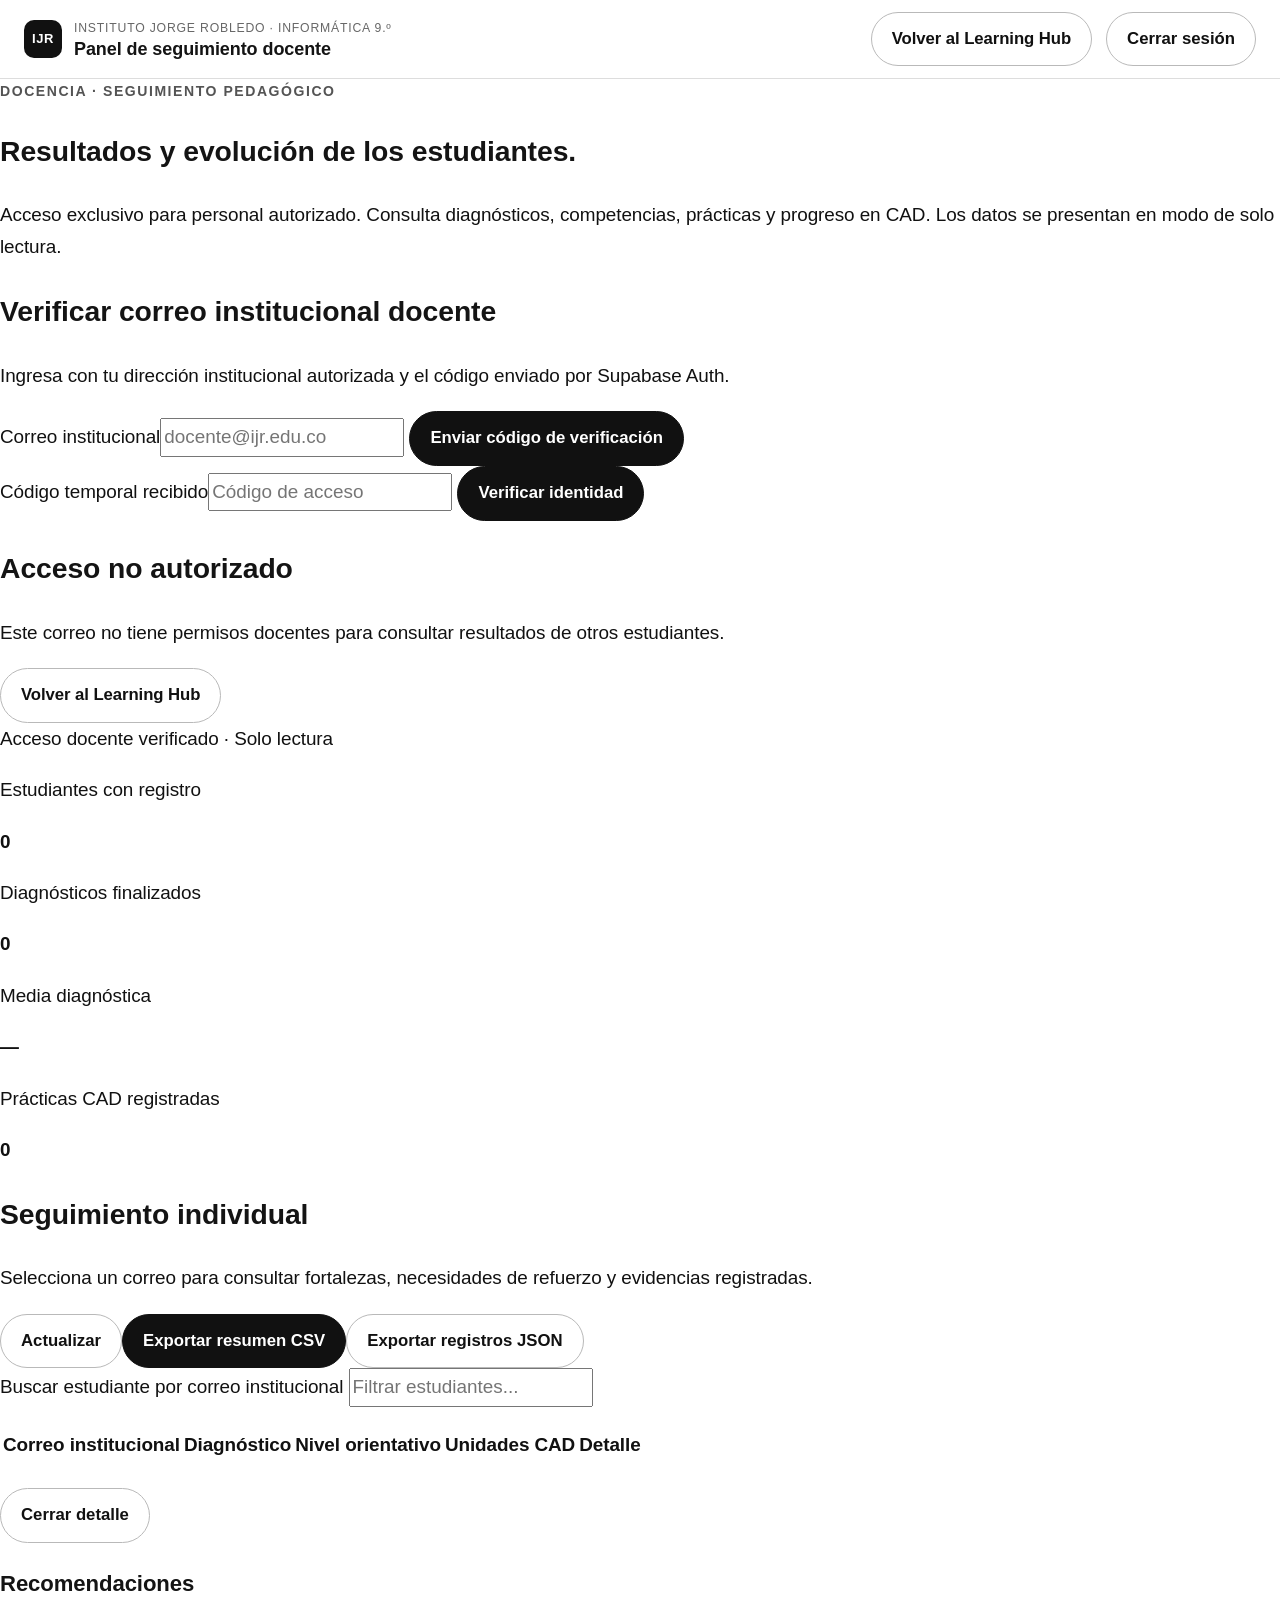
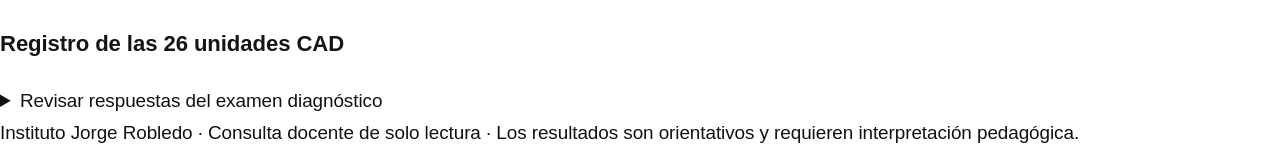
==== docente.html @ 3b01ff21 "feat(cad9): secure standalone teacher dashboard login and class overview" ====
<!doctype html>
<html lang="es">
<head>
<meta charset="utf-8"><meta name="viewport" content="width=device-width,initial-scale=1">
<meta name="robots" content="noindex,nofollow">
<title>Panel docente · Informática 9.º | IJR</title>
<link rel="stylesheet" href="styles.css"><link rel="stylesheet" href="cad-polish.css"><link rel="stylesheet" href="cad-accessibility.css">
<link rel="stylesheet" href="docente.css">
<script src="cad-email-auth.js"></script><script src="cad-progress-core.js"></script><script src="module-zero.js"></script>
<script defer src="docente.js"></script>
</head>
<body>
<header class="topbar"><a class="brand" href="./"><span class="brand-mark">IJR</span><span><small>Instituto Jorge Robledo · Informática 9.º</small><strong>Panel de seguimiento docente</strong></span></a><div class="top-actions"><a class="button button-light" href="./">Volver al Learning Hub</a><button id="teacherSignOut" type="button" class="button button-light app-hidden">Cerrar sesión</button></div></header>
<main class="hub-shell teacher-shell">
<section class="teacher-hero"><p class="eyebrow">DOCENCIA · SEGUIMIENTO PEDAGÓGICO</p><h1>Resultados y evolución de los estudiantes.</h1><p>Acceso exclusivo para personal autorizado. Consulta diagnósticos, competencias, prácticas y progreso en CAD. Los datos se presentan en modo de solo lectura.</p></section>
<section id="teacherLogin" class="teacher-panel">
<h2>Verificar correo institucional docente</h2>
<p>Ingresa con tu dirección institucional autorizada y el código enviado por Supabase Auth.</p>
<label for="teacherEmail">Correo institucional</label><input id="teacherEmail" type="email" maxlength="254" autocomplete="email" placeholder="docente@ijr.edu.co">
<button id="teacherSend" class="button button-dark" type="button">Enviar código de verificación</button>
<div id="teacherOtpZone" class="app-hidden teacher-login-step">
<label for="teacherOtp">Código temporal recibido</label><input id="teacherOtp" type="text" inputmode="numeric" maxlength="8" autocomplete="one-time-code" placeholder="Código de acceso">
<button id="teacherVerify" class="button button-dark" type="button">Verificar identidad</button>
</div><p id="teacherAuthStatus" role="status" aria-live="polite"></p>
</section>
<section id="teacherDenied" class="teacher-panel app-hidden"><h2>Acceso no autorizado</h2><p id="teacherDeniedReason">Este correo no tiene permisos docentes para consultar resultados de otros estudiantes.</p><a class="button button-light" href="./">Volver al Learning Hub</a></section>
<section id="teacherDashboard" class="app-hidden">
<div class="teacher-identity"><span id="teacherAccount" class="eyebrow"></span><span class="teacher-role">Acceso docente verificado · Solo lectura</span></div>
<div class="teacher-stats" aria-label="Indicadores generales">
<article><p>Estudiantes con registro</p><strong id="teacherStudents">0</strong></article>
<article><p>Diagnósticos finalizados</p><strong id="teacherCompleted">0</strong></article>
<article><p>Media diagnóstica</p><strong id="teacherAverage">—</strong></article>
<article><p>Prácticas CAD registradas</p><strong id="teacherPractices">0</strong></article>
</div>
<div class="teacher-toolbar"><div><h2>Seguimiento individual</h2><p>Selecciona un correo para consultar fortalezas, necesidades de refuerzo y evidencias registradas.</p></div><div class="teacher-actions"><button id="teacherRefresh" class="button button-light" type="button">Actualizar</button><button id="teacherExportCsv" class="button button-dark" type="button">Exportar resumen CSV</button><button id="teacherExportJson" class="button button-light" type="button">Exportar registros JSON</button></div></div>
<label for="teacherSearch" class="teacher-label">Buscar estudiante por correo institucional</label>
<input id="teacherSearch" type="search" placeholder="Filtrar estudiantes..." autocomplete="off">
<p id="teacherDataStatus" role="status" aria-live="polite"></p>
<div class="teacher-table-wrap"><table class="teacher-table"><thead><tr><th scope="col">Correo institucional</th><th scope="col">Diagnóstico</th><th scope="col">Nivel orientativo</th><th scope="col">Unidades CAD</th><th scope="col">Detalle</th></tr></thead><tbody id="teacherRows"></tbody></table></div>
<section id="teacherDetail" class="teacher-detail app-hidden" aria-live="polite"><div class="teacher-detail-head"><h2 id="teacherDetailTitle"></h2><button id="teacherCloseDetail" class="button button-light" type="button">Cerrar detalle</button></div><p id="teacherDetailIntro"></p><div id="teacherDomainStats" class="teacher-domains"></div><h3>Recomendaciones</h3><div id="teacherRecommendations"></div><h3>Registro de las 26 unidades CAD</h3><div id="teacherUnitRecords" class="teacher-units"></div><details class="teacher-answer-review"><summary>Revisar respuestas del examen diagnóstico</summary><div id="teacherAnswers"></div></details></section>
</section>
</main>
<footer class="teacher-footer">Instituto Jorge Robledo · Consulta docente de solo lectura · Los resultados son orientativos y requieren interpretación pedagógica.</footer>
</body></html>
---- styles.css ----
:root{
  --ink:#111;
  --muted:#676767;
  --line:#dddddd;
  --line-strong:#b9b9b9;
  --paper:#ffffff;
  --soft:#f7f7f5;
  --soft-2:#f1f1ef;
  --ok:#235b32;
  --bad:#8b2525;
  --radius:18px;
  --shadow:0 12px 40px rgba(0,0,0,.045);
}
*{box-sizing:border-box}
html{scroll-behavior:smooth}
body{
  margin:0;
  background:var(--paper);
  color:var(--ink);
  font-family:Inter,ui-sans-serif,-apple-system,BlinkMacSystemFont,"Segoe UI",Helvetica,Arial,sans-serif;
  line-height:1.55;
  -webkit-font-smoothing:antialiased;
}
button,input,textarea{font:inherit}
a{color:inherit}
code,.code-font{font-family:"SFMono-Regular",Consolas,"Liberation Mono",Menlo,monospace}
.topbar{
  position:sticky;
  top:0;
  z-index:30;
  min-height:70px;
  display:flex;
  align-items:center;
  justify-content:space-between;
  gap:24px;
  padding:10px 24px;
  border-bottom:1px solid var(--line);
  background:rgba(255,255,255,.94);
  backdrop-filter:blur(14px);
}
.brand{display:flex;align-items:center;gap:12px;text-decoration:none;min-width:0}
.brand-mark{
  width:38px;height:38px;border-radius:10px;background:#111;color:#fff;
  display:grid;place-items:center;font-size:13px;font-weight:800;letter-spacing:.04em;flex:0 0 auto;
}
.brand small{display:block;color:var(--muted);font-size:11px;text-transform:uppercase;letter-spacing:.065em;white-space:nowrap}
.brand strong{display:block;font-size:16px;line-height:1.2}
.top-actions{display:flex;align-items:center;gap:14px}
.text-link{font-size:13px;color:var(--muted);text-underline-offset:4px}
.button{
  border:1px solid #111;border-radius:999px;padding:10px 16px;min-height:40px;
  display:inline-flex;align-items:center;justify-content:center;gap:8px;text-decoration:none;
  font-weight:750;font-size:13px;cursor:pointer;transition:transform .2s ease,background .2s ease,color .2s ease,border-color .2s ease;
}
.button:hover{transform:translateY(-1px)}
.button-dark{background:#111;color:#fff}
.button-dark:hover{background:#2c2c2c}
.button-light{background:#fff;color:#111;border-color:var(--line-strong)}
.button-light:hover{background:var(--soft)}
.app-layout{display:grid;grid-template-columns:310px minmax(0,1fr);max-width:1500px;margin:0 auto;min-height:calc(100vh - 70px)}
.sidebar{
  position:sticky;top:70px;height:calc(100vh - 70px);overflow:auto;
  border-right:1px solid var(--line);padding:34px 24px 28px;background:#fff;
}
.sidebar-head{padding-bottom:20px;border-bottom:1px solid var(--line)}
.eyebrow{margin:0 0 8px;font-size:11px;font-weight:850;letter-spacing:.12em;color:#555;text-transform:uppercase}
.sidebar h2{margin:0;font-size:24px;line-height:1.15;letter-spacing:-.025em}
.sidebar p{margin:9px 0 0;color:var(--muted);font-size:13px}
.topic-nav{display:grid;gap:4px;padding:18px 0}
.topic-button{
  position:relative;width:100%;display:grid;grid-template-columns:34px 1fr auto;align-items:center;gap:8px;
  border:0;background:transparent;text-align:left;padding:10px 8px;border-radius:11px;color:#444;cursor:pointer;
  transition:background .2s ease,color .2s ease,transform .2s ease;
}
.topic-button:hover{background:var(--soft);color:#111;transform:translateX(2px)}
.topic-button.active{background:#111;color:#fff}
.topic-number{font-size:11px;font-weight:800;letter-spacing:.06em;opacity:.72}
.topic-name{font-size:13px;font-weight:720}
.topic-check{width:18px;height:18px;border:1px solid currentColor;border-radius:50%;display:grid;place-items:center;font-size:10px;opacity:.55}
.topic-button.reviewed .topic-check{opacity:1;background:currentColor}
.topic-button.reviewed .topic-check::after{content:"✓";color:#fff}
.topic-button.active.reviewed .topic-check{background:#fff}
.topic-button.active.reviewed .topic-check::after{color:#111}
.progress-card{border-top:1px solid var(--line);padding-top:18px}
.progress-copy{display:flex;justify-content:space-between;align-items:center;font-size:12px;color:var(--muted)}
.progress-copy strong{color:#111}
.progress-track{height:5px;background:var(--soft-2);border-radius:99px;margin-top:10px;overflow:hidden}
.progress-track span{display:block;height:100%;width:0;background:#111;border-radius:99px;transition:width .45s cubic-bezier(.22,1,.36,1)}
.progress-card p{font-size:11px;margin-top:8px}
.main-content{min-width:0;padding:0 50px 72px}
.hero{padding:72px 0 52px;border-bottom:1px solid var(--line);max-width:1080px}
.hero h1{margin:0;max-width:800px;font-size:clamp(42px,6vw,82px);line-height:.98;letter-spacing:-.055em;font-weight:820}
.hero-copy{margin:24px 0 0;max-width:680px;font-size:18px;color:var(--muted)}
.hero-actions{display:flex;gap:10px;flex-wrap:wrap;margin-top:28px}
.path-strip{display:flex;align-items:center;gap:9px;flex-wrap:wrap;margin-top:40px;color:#777;font-size:11px;font-weight:700;letter-spacing:.03em}
.path-strip i{width:20px;height:1px;background:#bbb;display:inline-block}
.lesson-shell{max-width:1080px;padding:56px 0 16px;min-height:500px}
.lesson-shell.swap-in{animation:floatIn .36s cubic-bezier(.22,1,.36,1)}
.lesson-header{display:grid;grid-template-columns:minmax(0,1fr) auto;gap:24px;align-items:end;padding-bottom:28px;border-bottom:1px solid var(--line)}
.lesson-index{display:inline-flex;align-items:center;gap:8px;color:#666;font-size:12px;font-weight:800;letter-spacing:.08em;text-transform:uppercase;margin-bottom:12px}
.lesson-title{margin:0;font-size:clamp(34px,4.5vw,58px);line-height:1;letter-spacing:-.045em}
.lesson-lead{margin:18px 0 0;color:var(--muted);font-size:17px;max-width:720px}
.review-button{white-space:nowrap}
.review-button.done{background:#fff;color:#111;border-color:#111}
.lesson-grid{display:grid;grid-template-columns:minmax(0,1.1fr) minmax(320px,.9fr);gap:22px;margin-top:28px;align-items:start}
.panel{border:1px solid var(--line);border-radius:var(--radius);background:#fff;padding:24px;box-shadow:var(--shadow)}
.panel.soft{background:var(--soft);box-shadow:none}
.panel h3{margin:0 0 12px;font-size:18px;letter-spacing:-.02em}
.panel p{margin:0;color:var(--muted)}
.definition{font-size:18px;color:#222!important;line-height:1.6}
.syntax-list{display:grid;gap:8px;margin-top:18px}
.syntax-row{display:grid;grid-template-columns:1fr auto;gap:14px;align-items:center;padding:10px 0;border-top:1px solid var(--line)}
.syntax-row span{font-size:13px;color:#555}
.syntax-row code{font-size:13px;background:#fff;border:1px solid var(--line);padding:4px 7px;border-radius:7px;color:#111;white-space:nowrap}
.figure-panel{min-height:265px;display:grid;align-content:center}
.figure-label{font-size:11px;font-weight:800;letter-spacing:.08em;text-transform:uppercase;color:#777;margin-bottom:8px}
.figure{width:100%;max-height:260px;overflow:visible}
.figure *{vector-effect:non-scaling-stroke}
.figure .stroke{stroke:#111;stroke-width:1.7;fill:none;stroke-linecap:round;stroke-linejoin:round}
.figure .soft-stroke{stroke:#aaa;stroke-width:1.2;fill:none;stroke-dasharray:4 6}
.figure .fill{fill:#111}
.figure .paper{fill:#fff;stroke:#111;stroke-width:1.5}
.figure .shade{fill:#f2f2ef;stroke:#111;stroke-width:1.3}
.figure text{fill:#111;font-family:Inter,Arial,sans-serif;font-size:12px}
.lesson-shell.swap-in .figure .trace{stroke-dasharray:500;stroke-dashoffset:500;animation:draw 1.1s .08s ease forwards}
.example-block{margin-top:22px;border-top:1px solid var(--line);padding-top:22px}
.example-block h3{margin:0 0 10px;font-size:16px}
.code-card{position:relative;background:#111;color:#f7f7f7;border-radius:14px;padding:18px 18px 16px;overflow:auto}
.code-card pre{margin:0;font:13px/1.65 "SFMono-Regular",Consolas,"Liberation Mono",Menlo,monospace;white-space:pre-wrap}
.code-caption{margin-top:9px!important;font-size:12px!important;color:#777!important}
.practice-section{margin-top:22px;border:1px solid #111;border-radius:var(--radius);overflow:hidden;background:#fff}
.practice-head{display:flex;justify-content:space-between;gap:16px;align-items:flex-start;padding:22px 24px;border-bottom:1px solid var(--line)}
.practice-head h3{margin:0;font-size:20px}
.practice-head p{margin:5px 0 0;color:var(--muted);font-size:13px}
.runtime-badge{font-size:11px;border:1px solid var(--line-strong);border-radius:999px;padding:6px 9px;white-space:nowrap;color:#666;background:#fff}
.runtime-badge.ready{border-color:#111;color:#111}
.exercise-tabs{display:flex;gap:4px;padding:12px 16px;border-bottom:1px solid var(--line);overflow:auto}
.exercise-tab{border:0;background:transparent;border-radius:999px;padding:8px 11px;font-size:12px;color:#666;cursor:pointer;white-space:nowrap}
.exercise-tab:hover{background:var(--soft)}
.exercise-tab.active{background:#111;color:#fff}
.exercise-body{display:grid;grid-template-columns:minmax(0,.78fr) minmax(0,1.22fr);min-height:330px}
.exercise-instructions{padding:24px;border-right:1px solid var(--line)}
.exercise-kicker{font-size:11px;font-weight:800;letter-spacing:.08em;color:#777;text-transform:uppercase}
.exercise-instructions h4{font-size:21px;line-height:1.2;margin:8px 0 10px;letter-spacing:-.02em}
.exercise-instructions p{font-size:13px;color:var(--muted);margin:0}
.expected{margin-top:18px;padding:12px;background:var(--soft);border-radius:10px;font-size:12px;color:#555}
.expected code{color:#111}
.editor-wrap{display:flex;flex-direction:column;min-width:0;background:#fbfbfa}
.editor-toolbar{display:flex;justify-content:space-between;align-items:center;padding:10px 12px;border-bottom:1px solid var(--line);font-size:11px;color:#777}
.editor-actions{display:flex;gap:7px}
.small-button{border:1px solid var(--line-strong);background:#fff;color:#111;border-radius:8px;padding:6px 9px;font-size:11px;font-weight:700;cursor:pointer}
.small-button:hover{background:var(--soft)}
.small-button.primary{background:#111;color:#fff;border-color:#111}
.code-editor{width:100%;min-height:170px;resize:vertical;border:0;border-bottom:1px solid var(--line);outline:none;padding:17px 18px;background:#fbfbfa;color:#111;font:13px/1.65 "SFMono-Regular",Consolas,"Liberation Mono",Menlo,monospace;tab-size:4}
.code-editor:focus{box-shadow:inset 3px 0 0 #111}
.output-wrap{padding:13px 16px 16px;background:#fff;min-height:90px}
.output-label{display:flex;justify-content:space-between;align-items:center;font-size:10px;text-transform:uppercase;letter-spacing:.08em;color:#777;font-weight:800}
.output{margin:8px 0 0;min-height:40px;white-space:pre-wrap;word-break:break-word;font:12px/1.55 "SFMono-Regular",Consolas,"Liberation Mono",Menlo,monospace;color:#111}
.exercise-feedback{font-size:11px;text-transform:none;letter-spacing:0;font-weight:700}
.exercise-feedback.ok{color:var(--ok)}
.exercise-feedback.bad{color:var(--bad)}
.topic-footer{display:flex;justify-content:space-between;align-items:center;gap:12px;margin-top:24px;padding-top:20px;border-top:1px solid var(--line)}
.topic-footer span{font-size:12px;color:#777}
.next-button{border:0;background:transparent;color:#111;font-weight:800;cursor:pointer;padding:8px 0}
.next-button:hover{text-decoration:underline;text-underline-offset:4px}
.reference-section{max-width:1080px;margin-top:56px;padding:56px 0;border-top:1px solid var(--line)}
.section-heading h2{margin:0;font-size:clamp(32px,4vw,50px);line-height:1;letter-spacing:-.04em}
.section-heading>p:last-child{margin:16px 0 0;color:var(--muted);max-width:640px}
.reference-grid{display:grid;grid-template-columns:repeat(4,minmax(0,1fr));gap:10px;margin-top:26px}
.reference-grid article{min-height:94px;border:1px solid var(--line);border-radius:13px;padding:14px;background:#fff;transition:transform .2s ease,border-color .2s ease}
.reference-grid article:hover{transform:translateY(-2px);border-color:#999}
.reference-grid span{display:block;color:#777;font-size:11px;margin-bottom:10px}
.reference-grid code{display:block;color:#111;font-size:12px;white-space:nowrap;overflow:auto}
.reference-note{margin-top:16px;border-left:3px solid #111;padding:13px 16px;background:var(--soft);font-size:13px;color:#555}
.reference-note code{color:#111}
.footer{max-width:1080px;border-top:1px solid var(--line);padding-top:22px;display:flex;justify-content:space-between;gap:18px;color:#777;font-size:12px}
.footer a{text-underline-offset:3px}
@keyframes floatIn{from{opacity:0;transform:translateY(11px)}to{opacity:1;transform:translateY(0)}}
@keyframes draw{to{stroke-dashoffset:0}}
@media(max-width:1050px){
  .app-layout{grid-template-columns:250px minmax(0,1fr)}
  .main-content{padding-left:34px;padding-right:34px}
  .lesson-grid{grid-template-columns:1fr}
  .reference-grid{grid-template-columns:repeat(3,minmax(0,1fr))}
  .exercise-body{grid-template-columns:1fr}
  .exercise-instructions{border-right:0;border-bottom:1px solid var(--line)}
}
@media(max-width:780px){
  .topbar{padding:9px 14px}.brand small{display:none}.top-actions .text-link{display:none}.top-actions .button{padding:8px 11px;font-size:11px}
  .app-layout{display:block}.sidebar{position:static;height:auto;border-right:0;border-bottom:1px solid var(--line);padding:20px 16px 14px;overflow:visible}
  .sidebar-head p:last-child,.progress-card{display:none}.sidebar-head{padding-bottom:10px;border-bottom:0}.sidebar h2{font-size:20px}
  .topic-nav{display:flex;overflow:auto;gap:6px;padding:8px 0 4px;scrollbar-width:none}.topic-nav::-webkit-scrollbar{display:none}
  .topic-button{width:auto;grid-template-columns:auto auto;padding:9px 12px;white-space:nowrap;border:1px solid var(--line)}.topic-button:hover{transform:none}.topic-check{display:none}
  .main-content{padding:0 18px 50px}.hero{padding:44px 0 36px}.hero h1{font-size:48px}.hero-copy{font-size:16px}.path-strip{display:none}
  .lesson-shell{padding-top:38px}.lesson-header{grid-template-columns:1fr;align-items:start}.review-button{justify-self:start}
  .panel{padding:18px}.figure-panel{min-height:220px}.practice-head{padding:18px;display:block}.runtime-badge{display:inline-block;margin-top:10px}
  .exercise-instructions{padding:18px}.reference-grid{grid-template-columns:repeat(2,minmax(0,1fr))}.footer{display:block}.footer a{display:inline-block;margin-top:8px}
}
@media(max-width:480px){
  .brand strong{font-size:14px}.brand-mark{width:34px;height:34px}.top-actions .button{max-width:120px;text-align:center;line-height:1.1}
  .hero h1{font-size:40px}.hero-actions{display:grid}.hero-actions .button{width:100%}
  .lesson-title{font-size:38px}.reference-grid{grid-template-columns:1fr}.topic-footer{align-items:flex-start;flex-direction:column}.next-button{padding:0}
}
@media(prefers-reduced-motion:reduce){
  html{scroll-behavior:auto}*,*::before,*::after{animation-duration:.01ms!important;animation-iteration-count:1!important;transition-duration:.01ms!important}
}
---- cad-polish.css ----
/* IJR 9 — monochrome typographic refinement, preserving established learning hub */
:root {--cad-ink:#141414;--cad-muted:#5e6268;--cad-rule:#d8dbe0;--cad-paper:#fff;--cad-soft:#f8f8f7}
html {font-size:16px;scroll-padding-top:88px}
body {font-family:Inter,"Segoe UI",Arial,sans-serif;font-size:1rem;line-height:1.66;font-feature-settings:"kern" 1,"liga" 1;letter-spacing:-.004em}
h1,h2,h3,h4,.brand strong {font-family:Inter,"Segoe UI",Arial,sans-serif;text-wrap:balance;color:var(--cad-ink);font-weight:780}
.hub-overview h1,.theory-hero h1,.workshop-hero h1{letter-spacing:-.058em;line-height:1.04;font-weight:820}
.hub-topic-card h2{font-weight:780;line-height:1.14;letter-spacing:-.032em}
.hub-overview p,.hub-topic-card p,.theory-hero p,.workshop-hero p,.concept-card p,.learning-goals-panel p {line-height:1.72;overflow-wrap:anywhere}
.eyebrow{font-size:.72rem;letter-spacing:.11em;font-weight:790;color:#545454}
.hub-topic-card{min-height:320px;gap:16px;padding:clamp(20px,2.5vw,30px)}
.hub-topic-top{gap:12px}.hub-topic-number{font-variant-numeric:tabular-nums}
.hub-topic-status{font-weight:740;font-size:.7rem}
.hub-overview,.theory-hero,.workshop-hero{border-color:#242424}
.hub-topic-actions .button{min-height:43px;font-size:.83rem}
.button:focus-visible,.crumb-link:focus-visible,.quiz-option:focus-within{outline:3px solid #777;outline-offset:3px}
.concept-card{min-height:210px;background:#fff}
.concept-card h3{font-weight:760;letter-spacing:-.018em}
.concept-card p{font-size:.97rem;color:#343434}
.cad-detail{border-top:1px solid #d6d6d6;margin-top:36px;padding-top:30px}
.cad-detail .section-heading{margin-bottom:22px}
.cad-steps{list-style:none;margin:0 0 24px;padding:0;display:grid;grid-template-columns:repeat(2,minmax(0,1fr));gap:12px}
.cad-steps li{border:1px solid var(--cad-rule);background:#fff;padding:20px;display:flex;align-items:flex-start;gap:15px;min-width:0}
.cad-steps li>span{font-family:Consolas,monospace;font-size:.8rem;color:#666;border:1px solid #ccc;padding:5px 8px;flex:0 0 auto}
.cad-steps li p{margin:0;color:#282828;font-size:.96rem;line-height:1.66}
.cad-detail-grid{display:grid;grid-template-columns:repeat(3,minmax(0,1fr));gap:12px}
.cad-detail-card{border:1px solid var(--cad-rule);padding:22px;background:#f9f9f8}
.cad-detail-card p{font-size:.94rem;line-height:1.7;margin:12px 0 0;color:#333}
.cad-detail-card:last-child{background:#fff;border-left:3px solid #555}
.assessment-question{font-size:clamp(1.15rem,2.2vw,1.48rem);line-height:1.35}
.quiz-option{line-height:1.55;font-size:.96rem;border-color:#d5d5d5;border-radius:5px}
.quiz-option input{margin-top:4px}
.answer-report{line-height:1.7}
@media(max-width:900px){.cad-detail-grid{grid-template-columns:1fr}.cad-steps{grid-template-columns:1fr}}
@media(max-width:600px){.hub-shell{padding:20px 14px}.hub-overview,.theory-hero,.workshop-hero{padding:22px}.hub-overview h1{font-size:clamp(2.1rem,10vw,3.2rem)}.cad-steps li,.cad-detail-card{padding:16px}.hub-topic-actions{flex-wrap:wrap}}
@media(prefers-reduced-motion:reduce){*,*::before,*::after{scroll-behavior:auto!important;animation-duration:.01ms!important;transition-duration:.01ms!important}}
---- cad-accessibility.css ----
/* Readability and exercise gating refinements — IJR CAD 9, keep the unified monochrome layout */
html{font-size:18px}
body{font-size:1.05rem;line-height:1.72}
.hub-shell{max-width:1560px}
.hub-overview{grid-template-columns:minmax(0,1.3fr) minmax(260px,.48fr);padding:clamp(28px,3.5vw,52px)}
.hub-topic-grid{grid-template-columns:repeat(2,minmax(0,1fr));gap:22px}
.hub-topic-card{padding:clamp(25px,3vw,38px);min-height:350px}
.hub-topic-card h2{font-size:clamp(1.55rem,2.5vw,2.2rem)}
.hub-topic-card p,.theory-hero-copy p,.concept-card p,.cad-steps li p,.cad-detail-card p,.learning-goals-panel p{font-size:1.05rem;line-height:1.75}
.hub-topic-number{font-size:1.12rem}
.hub-topic-status{font-size:.76rem;max-width:60%;text-align:right;line-height:1.4}
.hub-topic-progress strong{font-size:2.3rem}
.section-heading h2{font-size:clamp(1.9rem,3vw,3rem)}
.concept-card{padding:clamp(24px,2.3vw,34px)}
.concept-card h3,.cad-detail-card h3{font-size:1.22rem}
.concept-card>span,.eyebrow{font-size:.78rem}
.button,.hub-topic-actions .button{font-size:.93rem;min-height:48px;padding:12px 20px}
.topbar{min-height:79px}
.brand small{font-size:.68rem}.brand strong{font-size:1rem}
.crumb-link{font-size:.95rem}
.cad-steps{gap:16px}.cad-steps li{padding:25px}
.cad-steps li>span{font-size:.95rem}
.cad-detail-card{padding:25px}
.hub-topic-card.locked{background:#f8f8f7;color:#535353}
.hub-topic-card.locked h2{color:#494949}
.hub-topic-card.locked .hub-topic-status{color:#585858}
.hub-topic-card button:disabled,.theory-navigation button:disabled,.theory-hero button:disabled,.cad-submission button:disabled{cursor:not-allowed;opacity:.44;transform:none}
.quiz-option{font-size:1.06rem;padding:18px 19px;display:flex;gap:10px;align-items:flex-start}
.quiz-option input{width:19px;height:19px;flex-shrink:0}
.assessment-question{font-size:clamp(1.35rem,2.5vw,1.85rem);line-height:1.4}
.lab-zone{padding:clamp(22px,3vw,40px)}
.cad-submission{margin-top:38px;border:1px solid #242424;background:#fff;padding:clamp(24px,3vw,42px);display:grid;gap:14px}
.cad-submission label:not(.cad-confirm){font-size:1.03rem;font-weight:700}
.cad-submission textarea,.cad-submission input[type="text"]{display:block;width:100%;max-width:100%;box-sizing:border-box;border:1px solid #9d9d9d;border-radius:4px;padding:15px 18px;background:#fbfbfb;color:#171717;font:inherit;font-size:1.07rem;line-height:1.6}
.cad-submission textarea{min-height:168px;resize:vertical}
.cad-submission :is(textarea,input):focus-visible{outline:3px solid #555;outline-offset:2px}
.cad-confirm{display:flex;gap:14px;align-items:flex-start;border:1px solid #d6d6d6;padding:17px;line-height:1.55}
.cad-confirm input{width:23px;height:23px;flex-shrink:0;accent-color:#111}
.cad-status{font-size:1rem;line-height:1.6;color:#333;margin:0}
#unlockStatus{font-weight:750;border-top:1px solid #ddd;padding-top:15px}
#continueNext{justify-self:start}
@media(max-width:960px){.hub-topic-grid{grid-template-columns:1fr}.hub-overview{grid-template-columns:1fr}}
@media(max-width:800px){html{font-size:17px}.hub-shell{padding:24px 18px}.cad-steps{grid-template-columns:1fr}.cad-detail-grid{grid-template-columns:1fr}.hub-topic-card{min-height:300px}.topbar{flex-wrap:wrap}}
@media(max-width:480px){.hub-overview,.theory-hero,.workshop-hero{padding:24px}.hub-topic-card{padding:23px}.cad-submission{padding:20px}.theory-hero-actions,.theory-navigation{flex-wrap:wrap}}
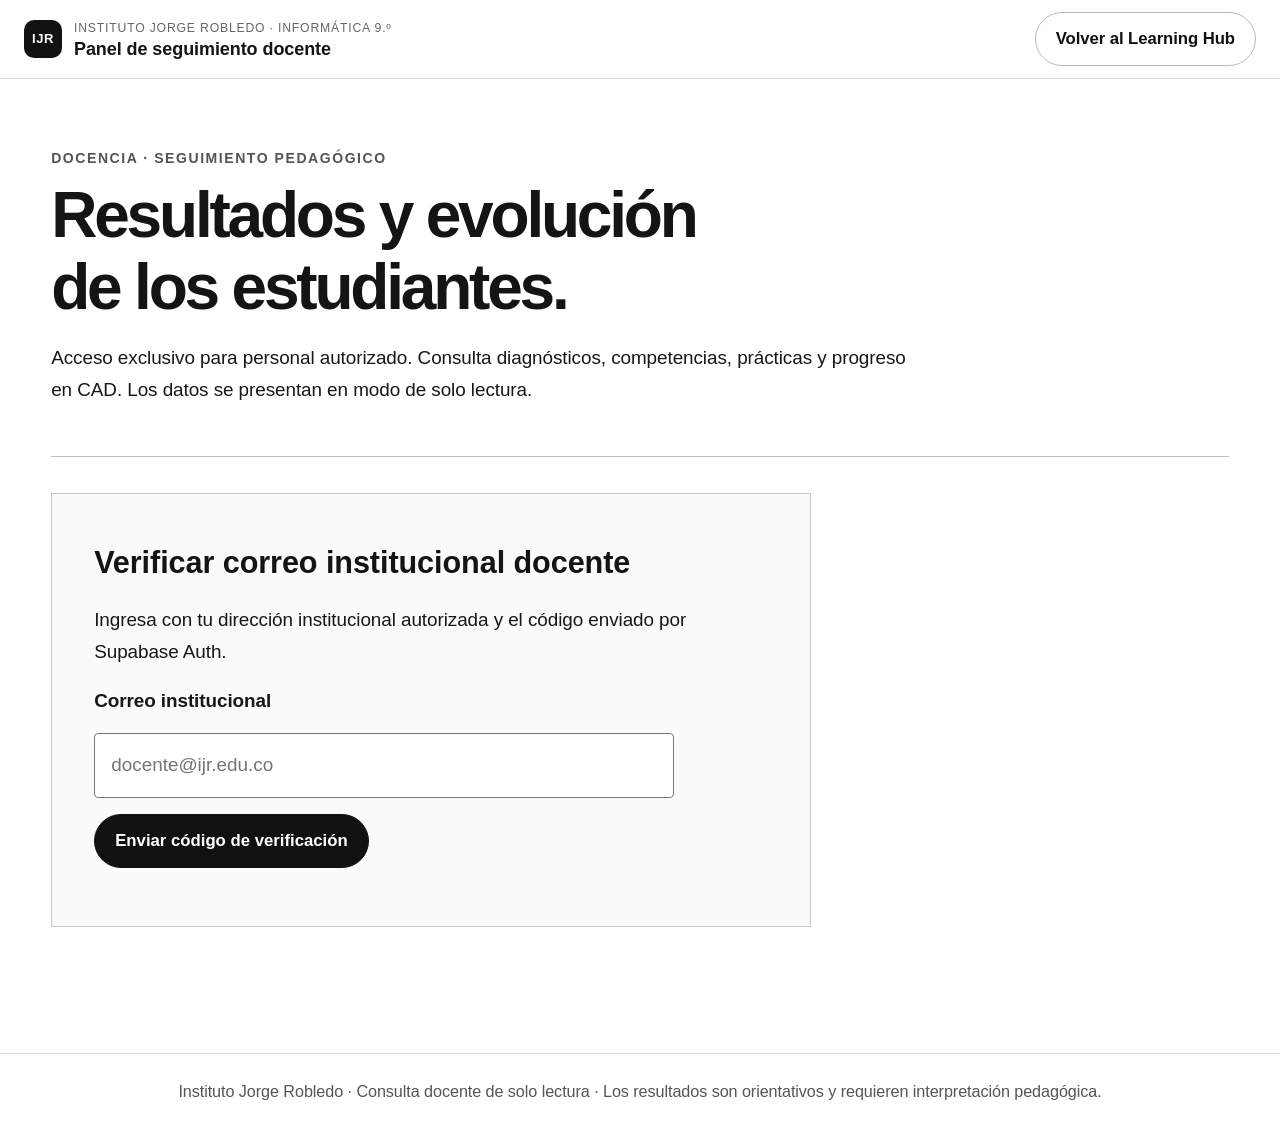
==== commit 386803fc: "feat(cad9): teacher-only library of full diagnostic answer key and all 26 lesson guides" ====
--- a/docente.html
+++ b/docente.html
@@ -6,7 +6,7 @@
 <title>Panel docente · Informática 9.º | IJR</title>
 <link rel="stylesheet" href="styles.css"><link rel="stylesheet" href="cad-polish.css"><link rel="stylesheet" href="cad-accessibility.css">
 <link rel="stylesheet" href="docente.css">
-<script src="cad-email-auth.js"></script><script src="cad-progress-core.js"></script><script src="module-zero.js"></script>
+<script src="cad-email-auth.js"></script><script src="cad-progress-core.js"></script><script src="module-zero.js"></script><script src="cad-curriculum.js"></script>
 <script defer src="docente.js"></script>
 </head>
 <body>
@@ -38,6 +38,16 @@
 <p id="teacherDataStatus" role="status" aria-live="polite"></p>
 <div class="teacher-table-wrap"><table class="teacher-table"><thead><tr><th scope="col">Correo institucional</th><th scope="col">Diagnóstico</th><th scope="col">Nivel orientativo</th><th scope="col">Unidades CAD</th><th scope="col">Detalle</th></tr></thead><tbody id="teacherRows"></tbody></table></div>
 <section id="teacherDetail" class="teacher-detail app-hidden" aria-live="polite"><div class="teacher-detail-head"><h2 id="teacherDetailTitle"></h2><button id="teacherCloseDetail" class="button button-light" type="button">Cerrar detalle</button></div><p id="teacherDetailIntro"></p><div id="teacherDomainStats" class="teacher-domains"></div><h3>Recomendaciones</h3><div id="teacherRecommendations"></div><h3>Registro de las 26 unidades CAD</h3><div id="teacherUnitRecords" class="teacher-units"></div><details class="teacher-answer-review"><summary>Revisar respuestas del examen diagnóstico</summary><div id="teacherAnswers"></div></details></section>
+<section class="teacher-library" aria-labelledby="teacherLibraryTitle">
+ <p class="eyebrow">BIBLIOTECA DOCENTE · MATERIAL COMPLETO</p>
+ <h2 id="teacherLibraryTitle">Evaluaciones, solucionarios y guías</h2>
+ <p>Consulta las 24 preguntas del Módulo 0 con la clave y explicación pedagógica, y las 26 unidades CAD con teoría, prácticas y respuestas de comprobación. Disponible exclusivamente después de autenticar el rol docente.</p>
+ <div class="teacher-library-tabs">
+  <button type="button" class="button button-dark" id="teacherShowDiagnostic">Ver banco diagnóstico (24)</button>
+  <button type="button" class="button button-light" id="teacherShowLessons">Ver programa CAD (26)</button>
+ </div>
+ <div id="teacherLibraryList" class="teacher-library-list"></div>
+</section>
 </section>
 </main>
 <footer class="teacher-footer">Instituto Jorge Robledo · Consulta docente de solo lectura · Los resultados son orientativos y requieren interpretación pedagógica.</footer>
--- a/docente.css
+++ b/docente.css
@@ -0,0 +1,20 @@
+body{background:#fff;color:#171717}.app-hidden{display:none!important}.teacher-shell{max-width:1320px;margin:auto;padding:32px clamp(20px,4vw,60px) 90px}
+.teacher-hero{border-bottom:1px solid #bdbdbd;padding:36px 0 32px}.teacher-hero h1{font-size:clamp(2.1rem,5vw,4.1rem);line-height:1.12;letter-spacing:-.05em;max-width:850px;margin:10px 0 18px}.teacher-hero p{max-width:870px;line-height:1.65}
+.teacher-panel{background:#fafafa;border:1px solid #c8c8c8;max-width:760px;padding:clamp(24px,4vw,42px);margin:36px 0;display:grid;gap:16px}.teacher-panel h2{font-size:1.7rem;margin:0}.teacher-panel p{line-height:1.7;margin:0}.teacher-panel label,.teacher-label{font-weight:750;display:block}
+.teacher-panel input,#teacherSearch{box-sizing:border-box;display:block;width:100%;max-width:580px;border:1px solid #777;background:white;font:inherit;padding:15px 16px;border-radius:4px}
+.teacher-panel input:focus-visible,#teacherSearch:focus-visible{outline:3px solid #707070;outline-offset:3px}
+.teacher-panel .button{justify-self:start}.teacher-login-step{display:grid;gap:15px;padding:16px 0;border-top:1px solid #ddd}
+.teacher-identity{display:flex;gap:15px;align-items:center;justify-content:space-between;flex-wrap:wrap;padding:25px 0}.teacher-role{background:#ececec;border:1px solid #bebebe;padding:8px 11px;font-size:.86rem;font-weight:700}
+.teacher-stats{display:grid;grid-template-columns:repeat(4,minmax(0,1fr));gap:13px;margin:12px 0 36px}
+.teacher-stats article{border:1px solid #c4c4c4;background:#fafafa;padding:25px 21px}.teacher-stats p{font-size:.91rem;margin:0 0 12px}.teacher-stats strong{font-size:clamp(2rem,4vw,3.2rem);letter-spacing:-.05em}
+.teacher-toolbar{display:flex;gap:15px;align-items:end;justify-content:space-between;flex-wrap:wrap;margin:28px 0}.teacher-toolbar h2{font-size:2rem;margin:0}.teacher-toolbar p{max-width:680px}.teacher-actions{display:flex;flex-wrap:wrap;gap:9px}
+#teacherSearch{max-width:100%;margin:12px 0 14px}.teacher-table-wrap{overflow-x:auto;border:1px solid #b8b8b8}.teacher-table{width:100%;border-collapse:collapse;min-width:700px;text-align:left;font-size:1rem}
+.teacher-table th,.teacher-table td{padding:15px 14px;vertical-align:middle;border-bottom:1px solid #e0e0e0}.teacher-table th{font-weight:750;background:#f4f4f4}.teacher-table tbody tr:hover{background:#fafafa}
+.teacher-detail-button{font:inherit;padding:10px 16px;cursor:pointer;border:1px solid #222;background:#fff;color:#111}.teacher-detail-button:focus-visible,.teacher-detail-button:hover{background:#eee;outline:2px solid #777}
+.teacher-detail{padding:26px 0;margin-top:39px;border-top:2px solid #111}.teacher-detail-head{display:flex;justify-content:space-between;gap:14px;flex-wrap:wrap;align-items:center}
+.teacher-detail-head h2{font-size:clamp(1.5rem,3vw,2.2rem);overflow-wrap:anywhere}.teacher-detail>h3{margin:35px 0 15px}
+.teacher-domains{display:grid;grid-template-columns:repeat(3,minmax(0,1fr));gap:13px}.teacher-domains article{padding:17px;border:1px solid #ccc;background:#fafafa}.teacher-domains h4{font-size:1rem;margin:0 0 10px}.teacher-domains p{font-weight:750;margin:0}
+.teacher-units{display:grid;grid-template-columns:repeat(2,minmax(0,1fr));gap:10px}.teacher-units article{border:1px solid #ddd;padding:14px 17px;overflow-wrap:anywhere}.teacher-units h4{margin:0 0 5px}.teacher-units p{margin:8px 0;line-height:1.5}
+.teacher-answer-review{margin-top:33px;padding:20px;border:1px solid #bbb}.teacher-answer-review summary{cursor:pointer;font-weight:750}.teacher-answer-review p{padding:12px 0;border-bottom:1px solid #e0e0e0;line-height:1.6}.teacher-footer{text-align:center;border-top:1px solid #ddd;padding:24px 10px;color:#555;font-size:.9rem}
+@media(max-width:880px){.teacher-stats{grid-template-columns:repeat(2,minmax(0,1fr))}.teacher-domains{grid-template-columns:repeat(2,minmax(0,1fr))}}
+@media(max-width:550px){.teacher-stats,.teacher-domains,.teacher-units{grid-template-columns:1fr}.teacher-panel .button{width:100%}.teacher-toolbar h2{font-size:1.55rem}}
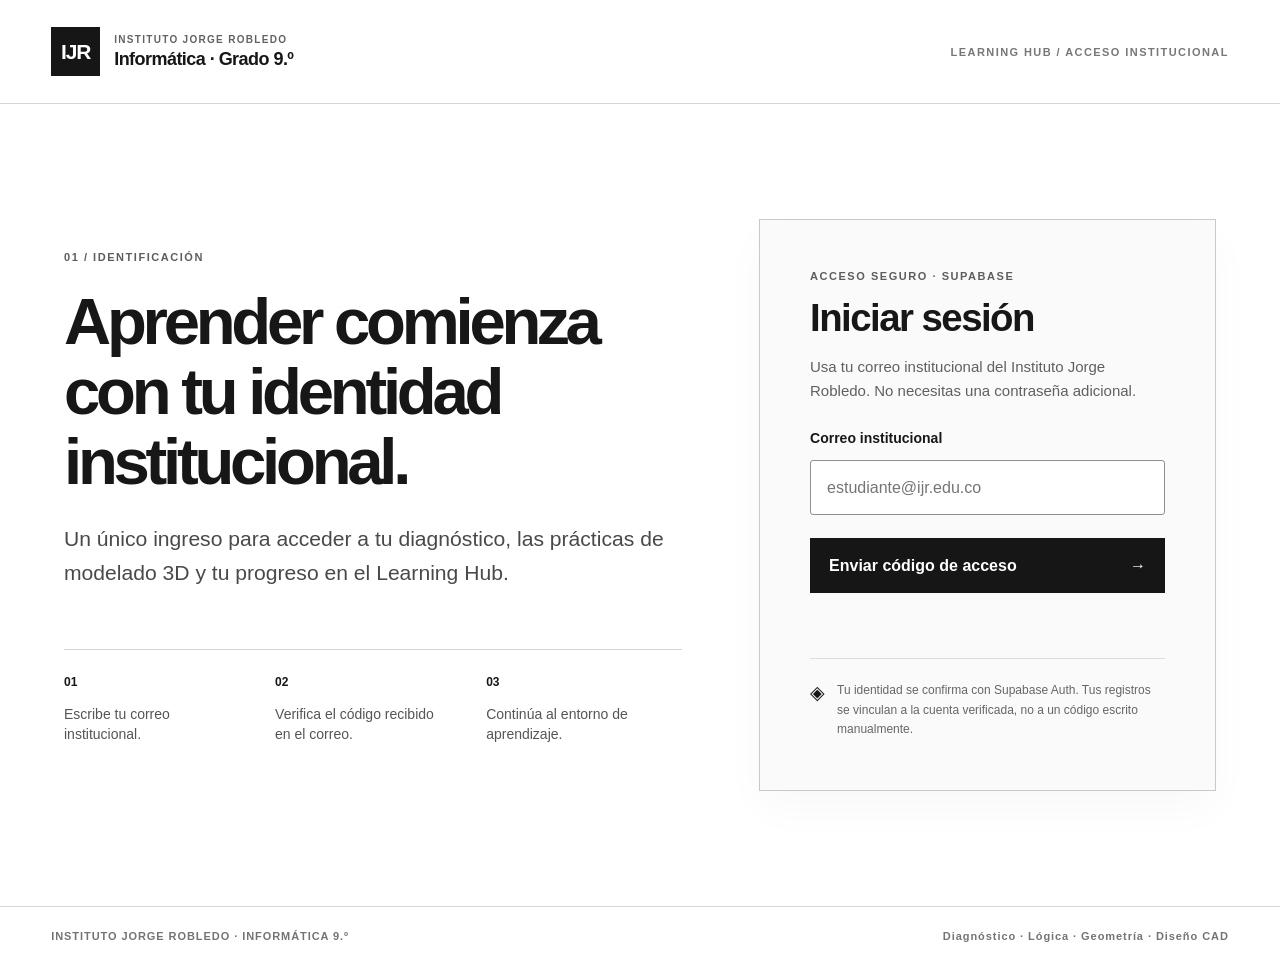
==== commit ceecb623: "security(cad9): require shared email sign-in before any legacy teacher route" ====
--- a/docente.html
+++ b/docente.html
@@ -6,7 +6,7 @@
 <title>Panel docente · Informática 9.º | IJR</title>
 <link rel="stylesheet" href="styles.css"><link rel="stylesheet" href="cad-polish.css"><link rel="stylesheet" href="cad-accessibility.css">
 <link rel="stylesheet" href="docente.css">
-<script src="cad-email-auth.js"></script><script src="cad-progress-core.js"></script><script src="module-zero.js"></script><script src="cad-curriculum.js"></script>
+<script src="cad-email-auth.js"></script><style>html[data-auth-pending="true"] body{visibility:hidden!important}</style><script src="hub-gate.js"></script><script src="cad-progress-core.js"></script><script src="module-zero.js"></script><script src="cad-curriculum.js"></script>
 <script defer src="docente.js"></script>
 </head>
 <body>
--- a/docente.css
+++ b/docente.css
@@ -18,3 +18,16 @@
 .teacher-answer-review{margin-top:33px;padding:20px;border:1px solid #bbb}.teacher-answer-review summary{cursor:pointer;font-weight:750}.teacher-answer-review p{padding:12px 0;border-bottom:1px solid #e0e0e0;line-height:1.6}.teacher-footer{text-align:center;border-top:1px solid #ddd;padding:24px 10px;color:#555;font-size:.9rem}
 @media(max-width:880px){.teacher-stats{grid-template-columns:repeat(2,minmax(0,1fr))}.teacher-domains{grid-template-columns:repeat(2,minmax(0,1fr))}}
 @media(max-width:550px){.teacher-stats,.teacher-domains,.teacher-units{grid-template-columns:1fr}.teacher-panel .button{width:100%}.teacher-toolbar h2{font-size:1.55rem}}
+
+.teacher-library{padding:35px 0;margin-top:46px;border-top:2px solid #111}
+.teacher-library>h2{font-size:clamp(1.6rem,3vw,2.4rem);letter-spacing:-.03em;margin:15px 0}
+.teacher-library>p{max-width:900px;line-height:1.65}
+.teacher-library-tabs{display:flex;flex-wrap:wrap;gap:12px;margin:24px 0}
+.teacher-library-list{display:grid;gap:10px}
+.teacher-library-list details{border:1px solid #c7c7c7;background:#fafafa;padding:18px 20px}
+.teacher-library-list summary{font-weight:750;cursor:pointer;line-height:1.55}
+.teacher-library-list details[open]{background:#fff;border-color:#555}
+.teacher-library-list p{margin:14px 0;line-height:1.75}
+.teacher-library-list ol{padding-left:28px;line-height:1.75}
+.teacher-library-list li{margin:7px 0}
+@media(max-width:540px){.teacher-library-tabs .button{width:100%}}
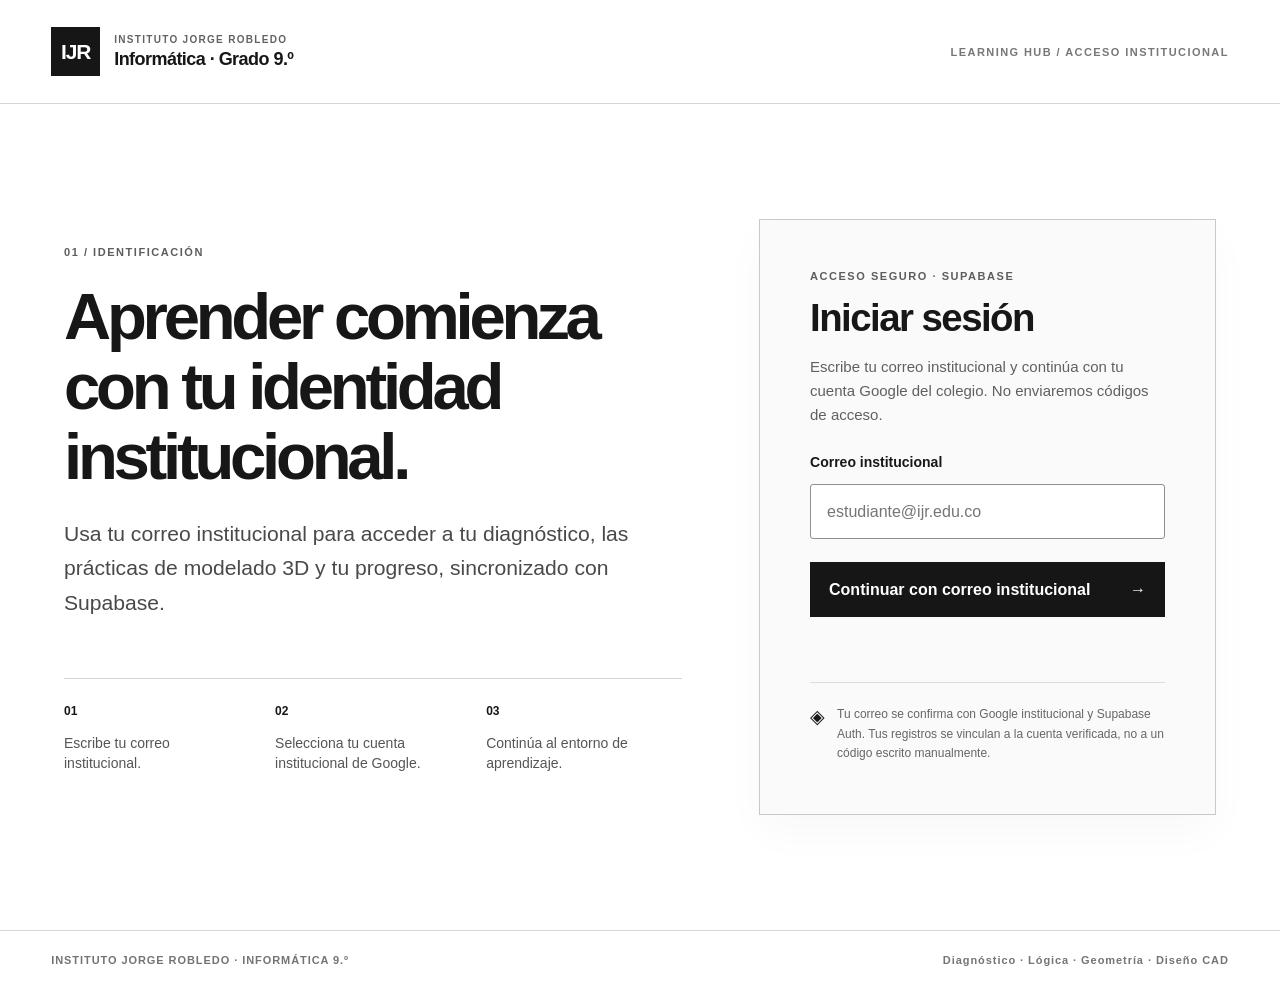
==== commit f4d2b68e: "ui(auth): remove all legacy email OTP forms from protected pages" ====
--- a/docente.html
+++ b/docente.html
@@ -6,23 +6,14 @@
 <title>Panel docente · Informática 9.º | IJR</title>
 <link rel="stylesheet" href="styles.css"><link rel="stylesheet" href="cad-polish.css"><link rel="stylesheet" href="cad-accessibility.css">
 <link rel="stylesheet" href="docente.css">
-<script src="cad-email-auth.js"></script><style>html[data-auth-pending="true"] body{visibility:hidden!important}</style><script src="hub-gate.js"></script><script src="cad-progress-core.js"></script><script src="module-zero.js"></script><script src="cad-curriculum.js"></script>
+<script src="cad-email-auth.js"></script><style>html:not([data-auth-ready="true"]) body{visibility:hidden!important}</style><script src="hub-gate.js"></script><script src="cad-progress-core.js"></script><script src="module-zero.js"></script><script src="cad-curriculum.js"></script>
 <script defer src="docente.js"></script>
 </head>
 <body>
 <header class="topbar"><a class="brand" href="./"><span class="brand-mark">IJR</span><span><small>Instituto Jorge Robledo · Informática 9.º</small><strong>Panel de seguimiento docente</strong></span></a><div class="top-actions"><a class="button button-light" href="./">Volver al Learning Hub</a><button id="teacherSignOut" type="button" class="button button-light app-hidden">Cerrar sesión</button></div></header>
 <main class="hub-shell teacher-shell">
 <section class="teacher-hero"><p class="eyebrow">DOCENCIA · SEGUIMIENTO PEDAGÓGICO</p><h1>Resultados y evolución de los estudiantes.</h1><p>Acceso exclusivo para personal autorizado. Consulta diagnósticos, competencias, prácticas y progreso en CAD. Los datos se presentan en modo de solo lectura.</p></section>
-<section id="teacherLogin" class="teacher-panel">
-<h2>Verificar correo institucional docente</h2>
-<p>Ingresa con tu dirección institucional autorizada y el código enviado por Supabase Auth.</p>
-<label for="teacherEmail">Correo institucional</label><input id="teacherEmail" type="email" maxlength="254" autocomplete="email" placeholder="docente@ijr.edu.co">
-<button id="teacherSend" class="button button-dark" type="button">Enviar código de verificación</button>
-<div id="teacherOtpZone" class="app-hidden teacher-login-step">
-<label for="teacherOtp">Código temporal recibido</label><input id="teacherOtp" type="text" inputmode="numeric" maxlength="8" autocomplete="one-time-code" placeholder="Código de acceso">
-<button id="teacherVerify" class="button button-dark" type="button">Verificar identidad</button>
-</div><p id="teacherAuthStatus" role="status" aria-live="polite"></p>
-</section>
+<section id="teacherLogin" class="teacher-panel app-hidden"><h2>Acceso institucional requerido</h2><p>Ingresa desde la página principal con tu correo del colegio y cuenta Google institucional. No se utilizan códigos de acceso.</p><a class="button button-dark" href="./?next=docente.html">Ir a inicio de sesión</a><p id="teacherAuthStatus" role="status"></p></section>
 <section id="teacherDenied" class="teacher-panel app-hidden"><h2>Acceso no autorizado</h2><p id="teacherDeniedReason">Este correo no tiene permisos docentes para consultar resultados de otros estudiantes.</p><a class="button button-light" href="./">Volver al Learning Hub</a></section>
 <section id="teacherDashboard" class="app-hidden">
 <div class="teacher-identity"><span id="teacherAccount" class="eyebrow"></span><span class="teacher-role">Acceso docente verificado · Solo lectura</span></div>
